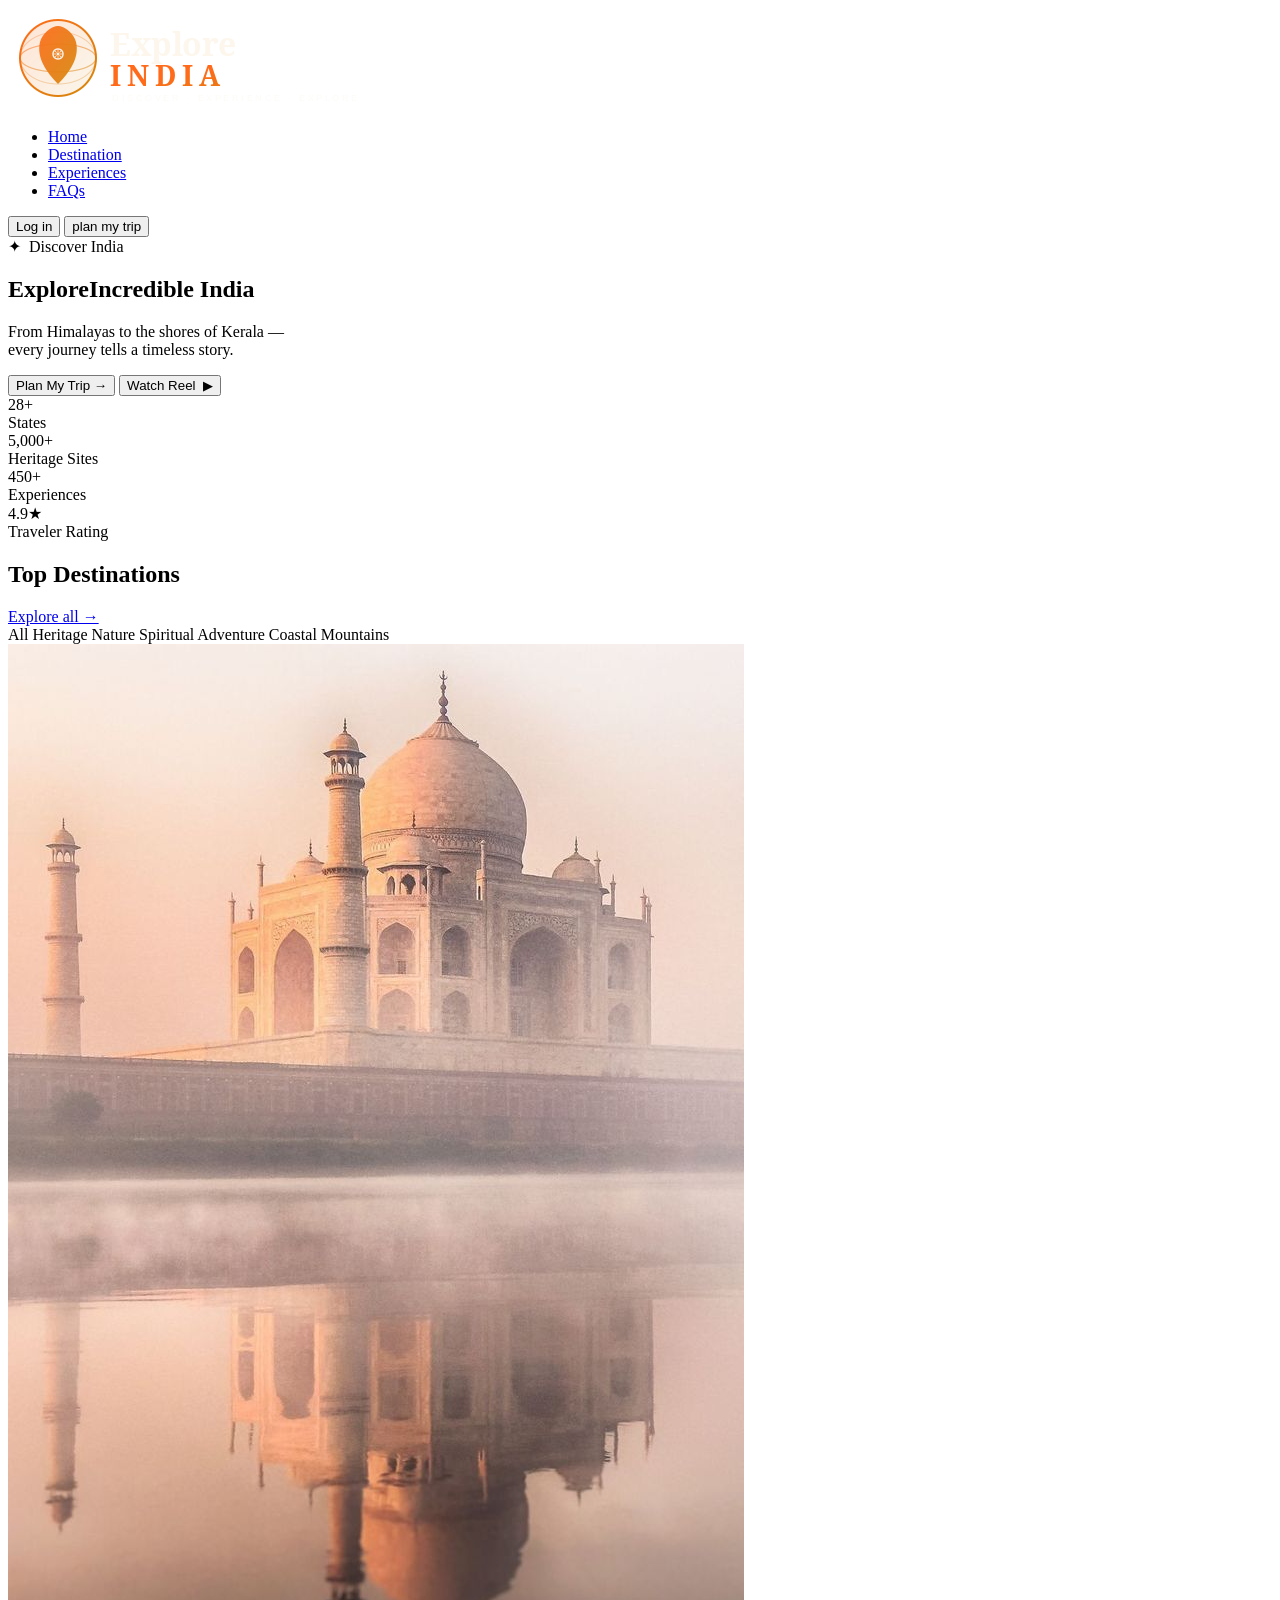
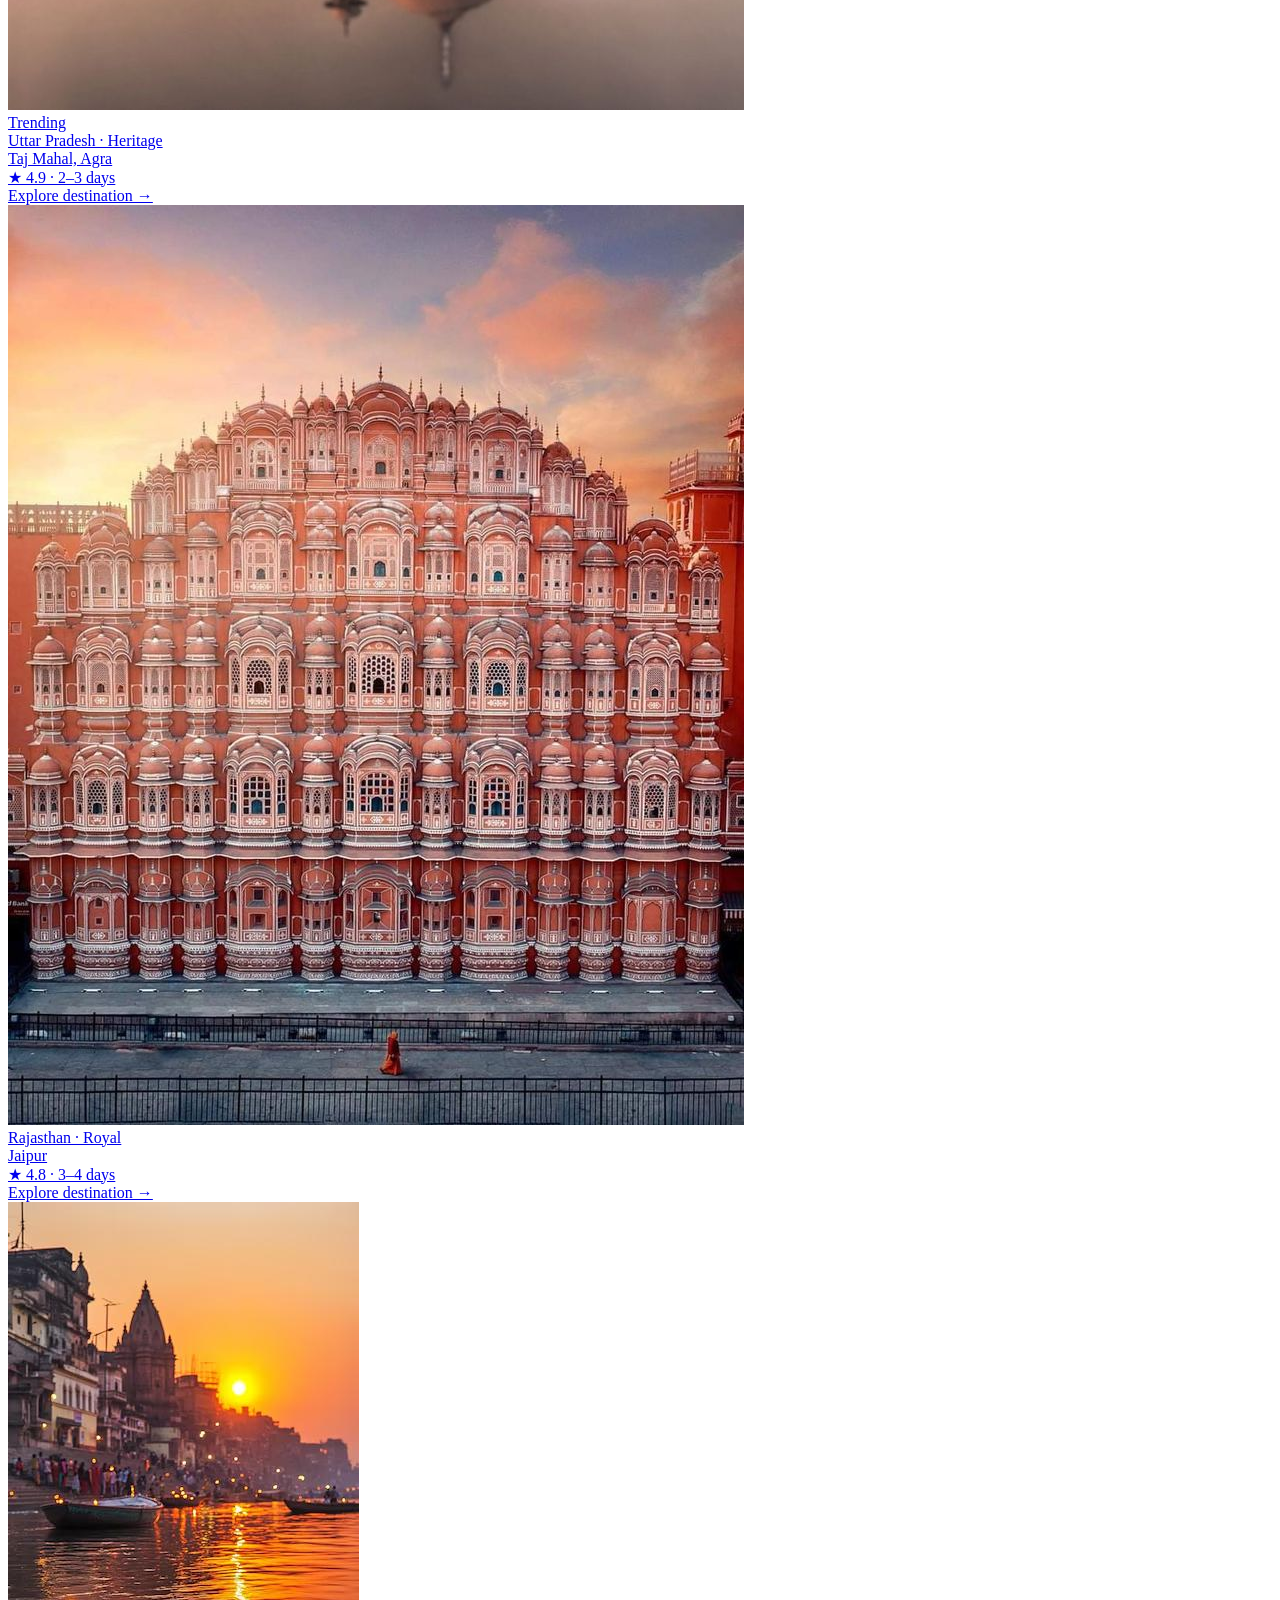
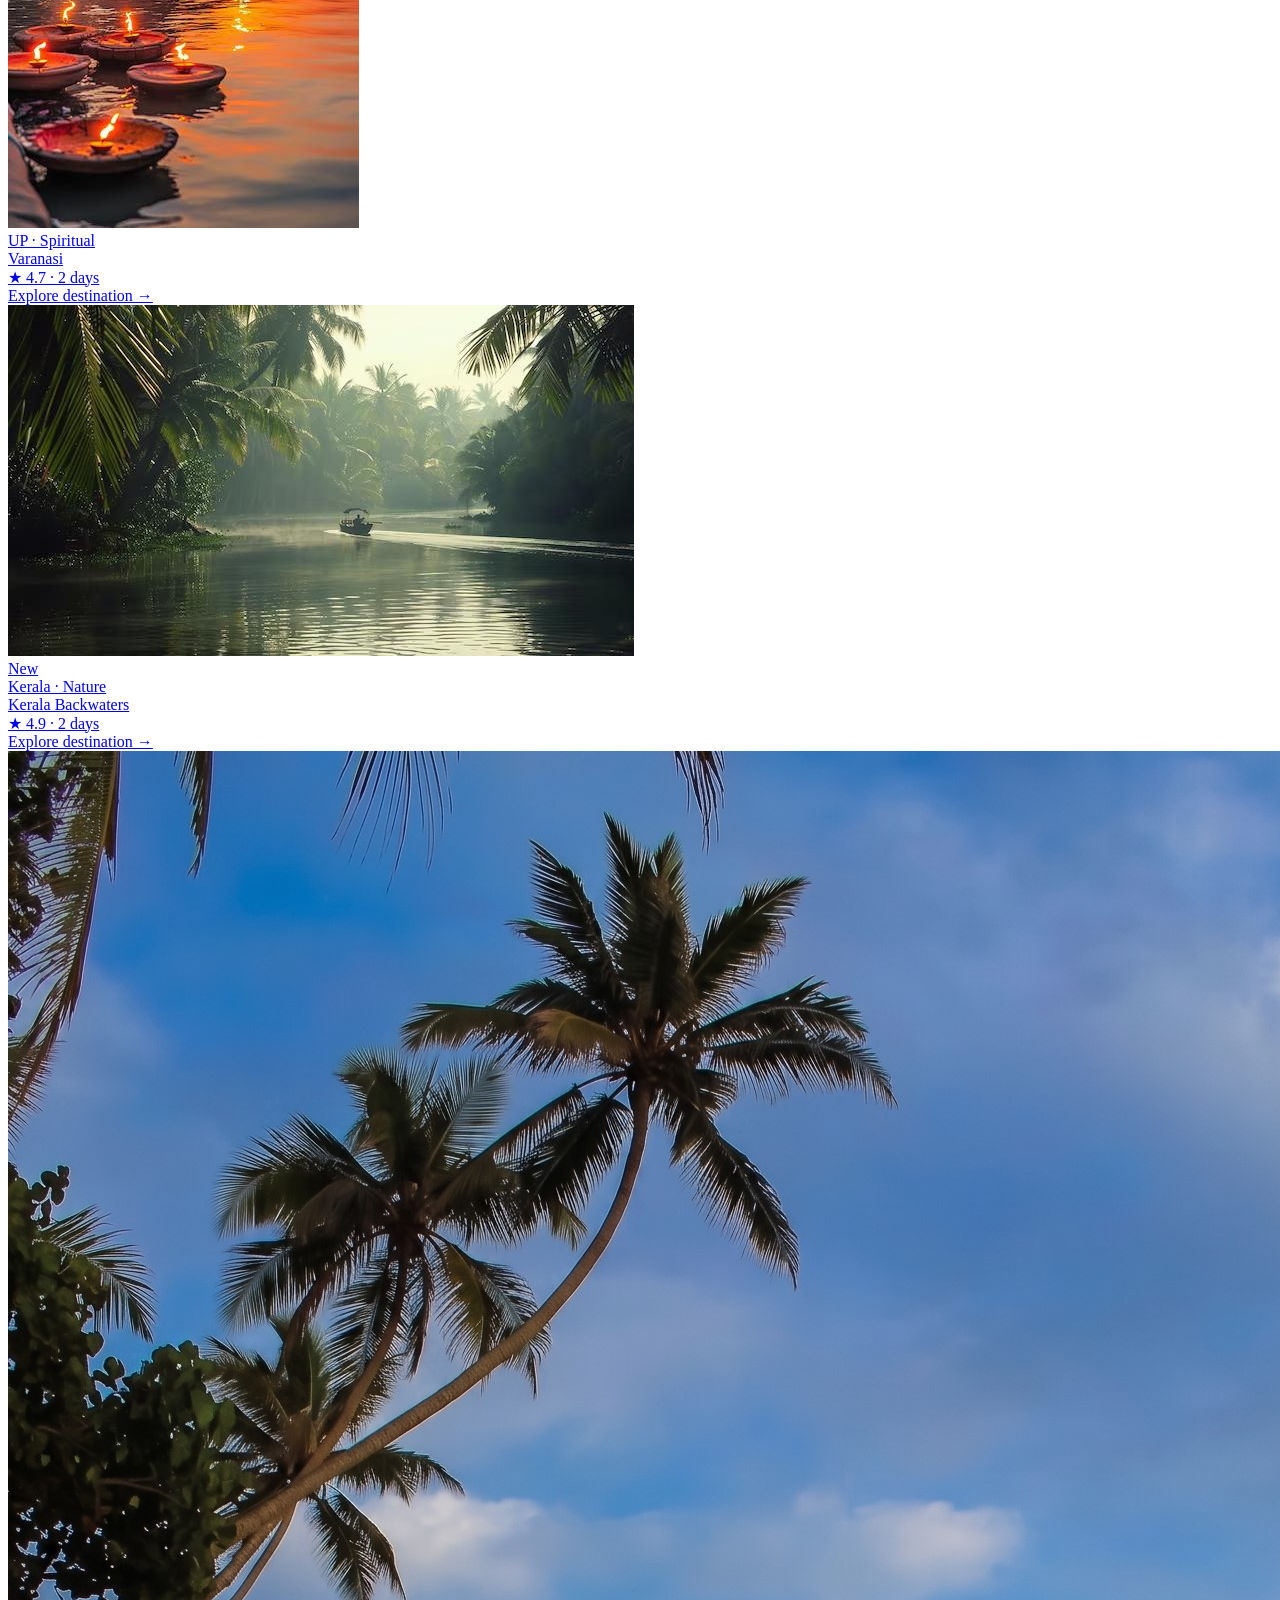
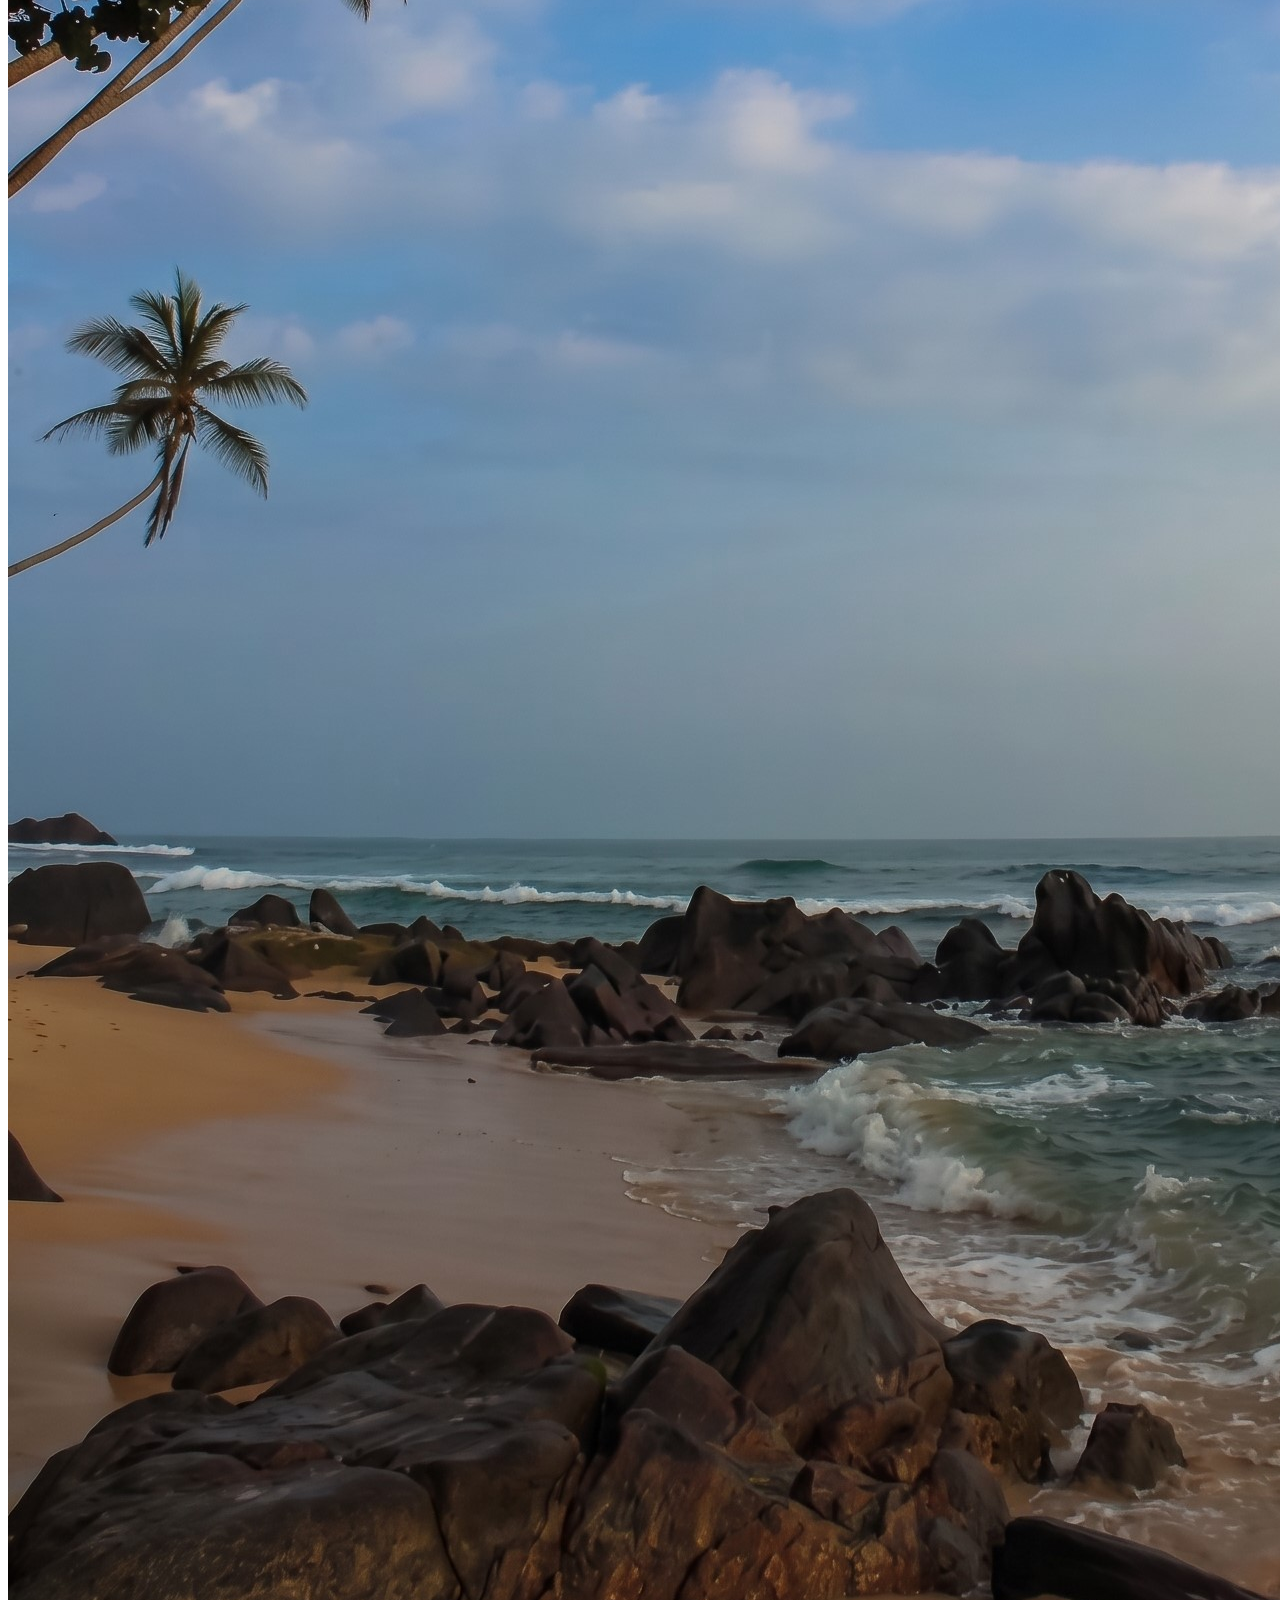
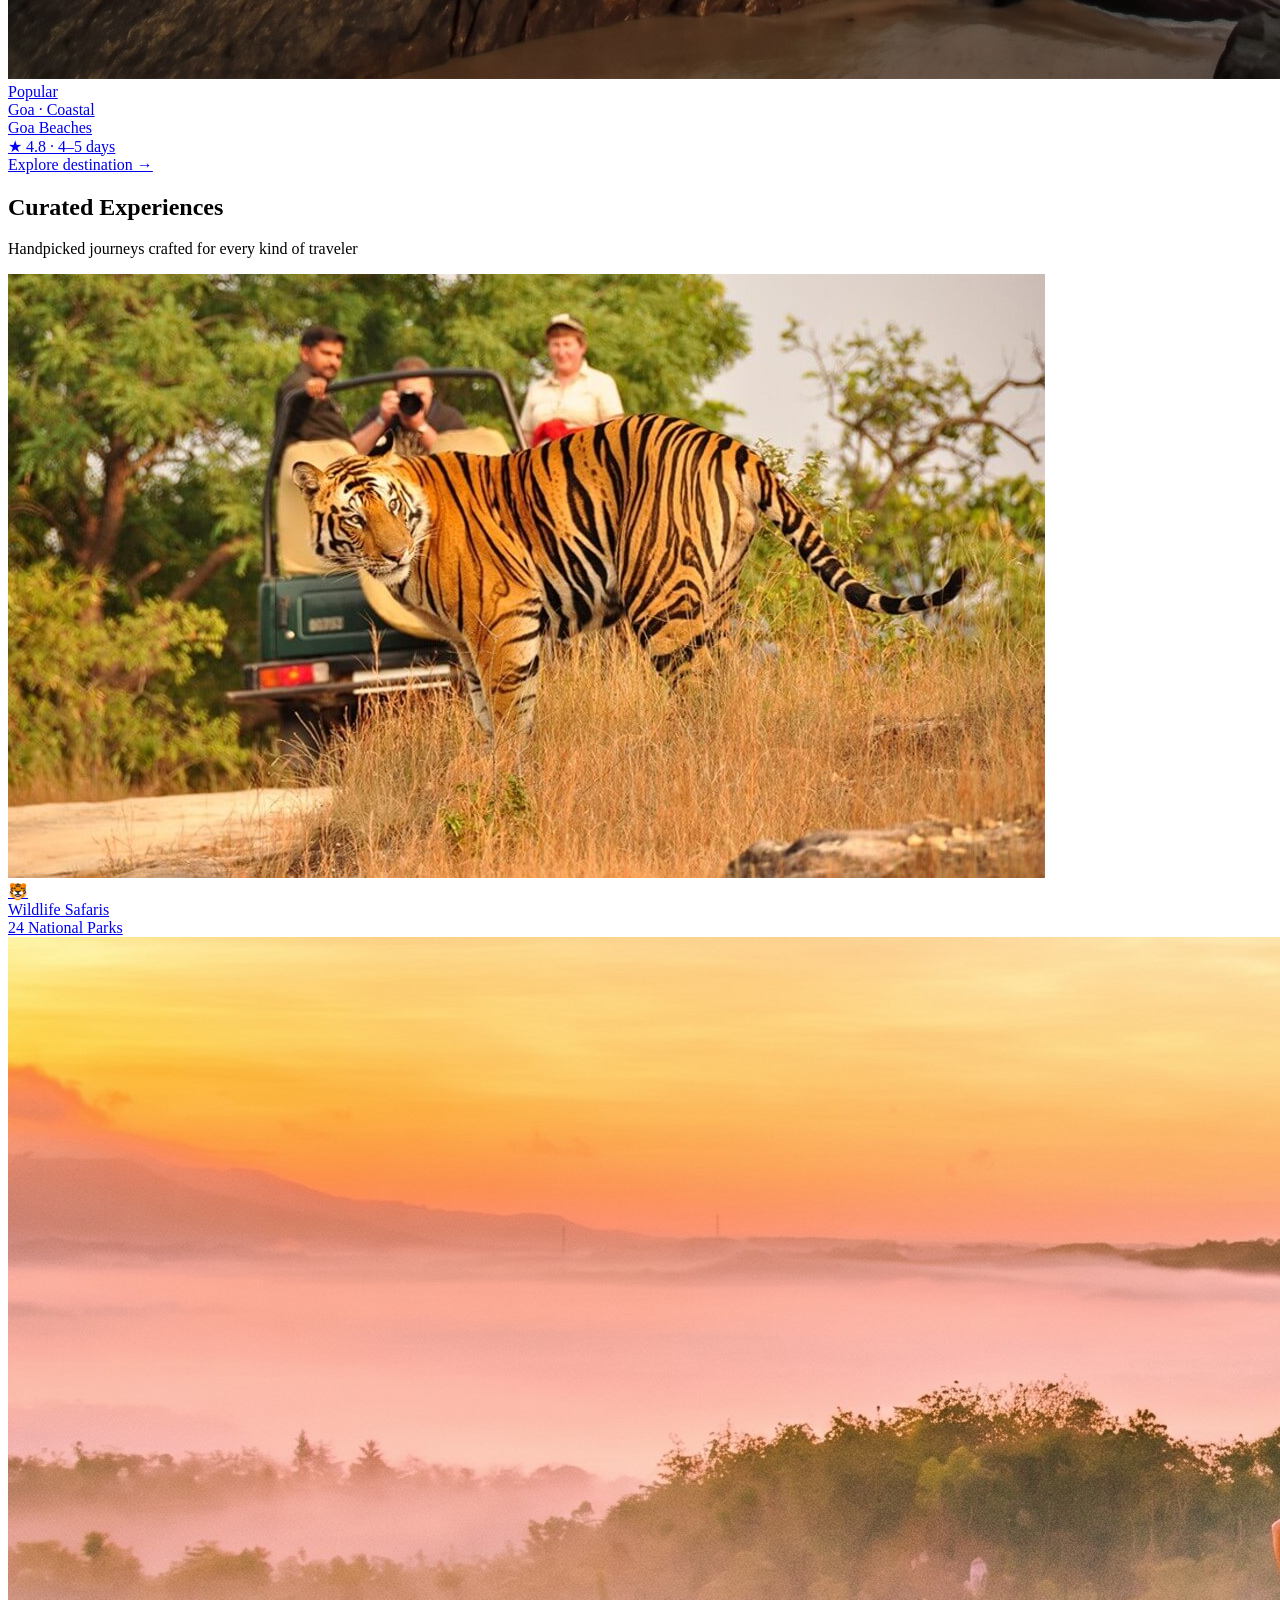
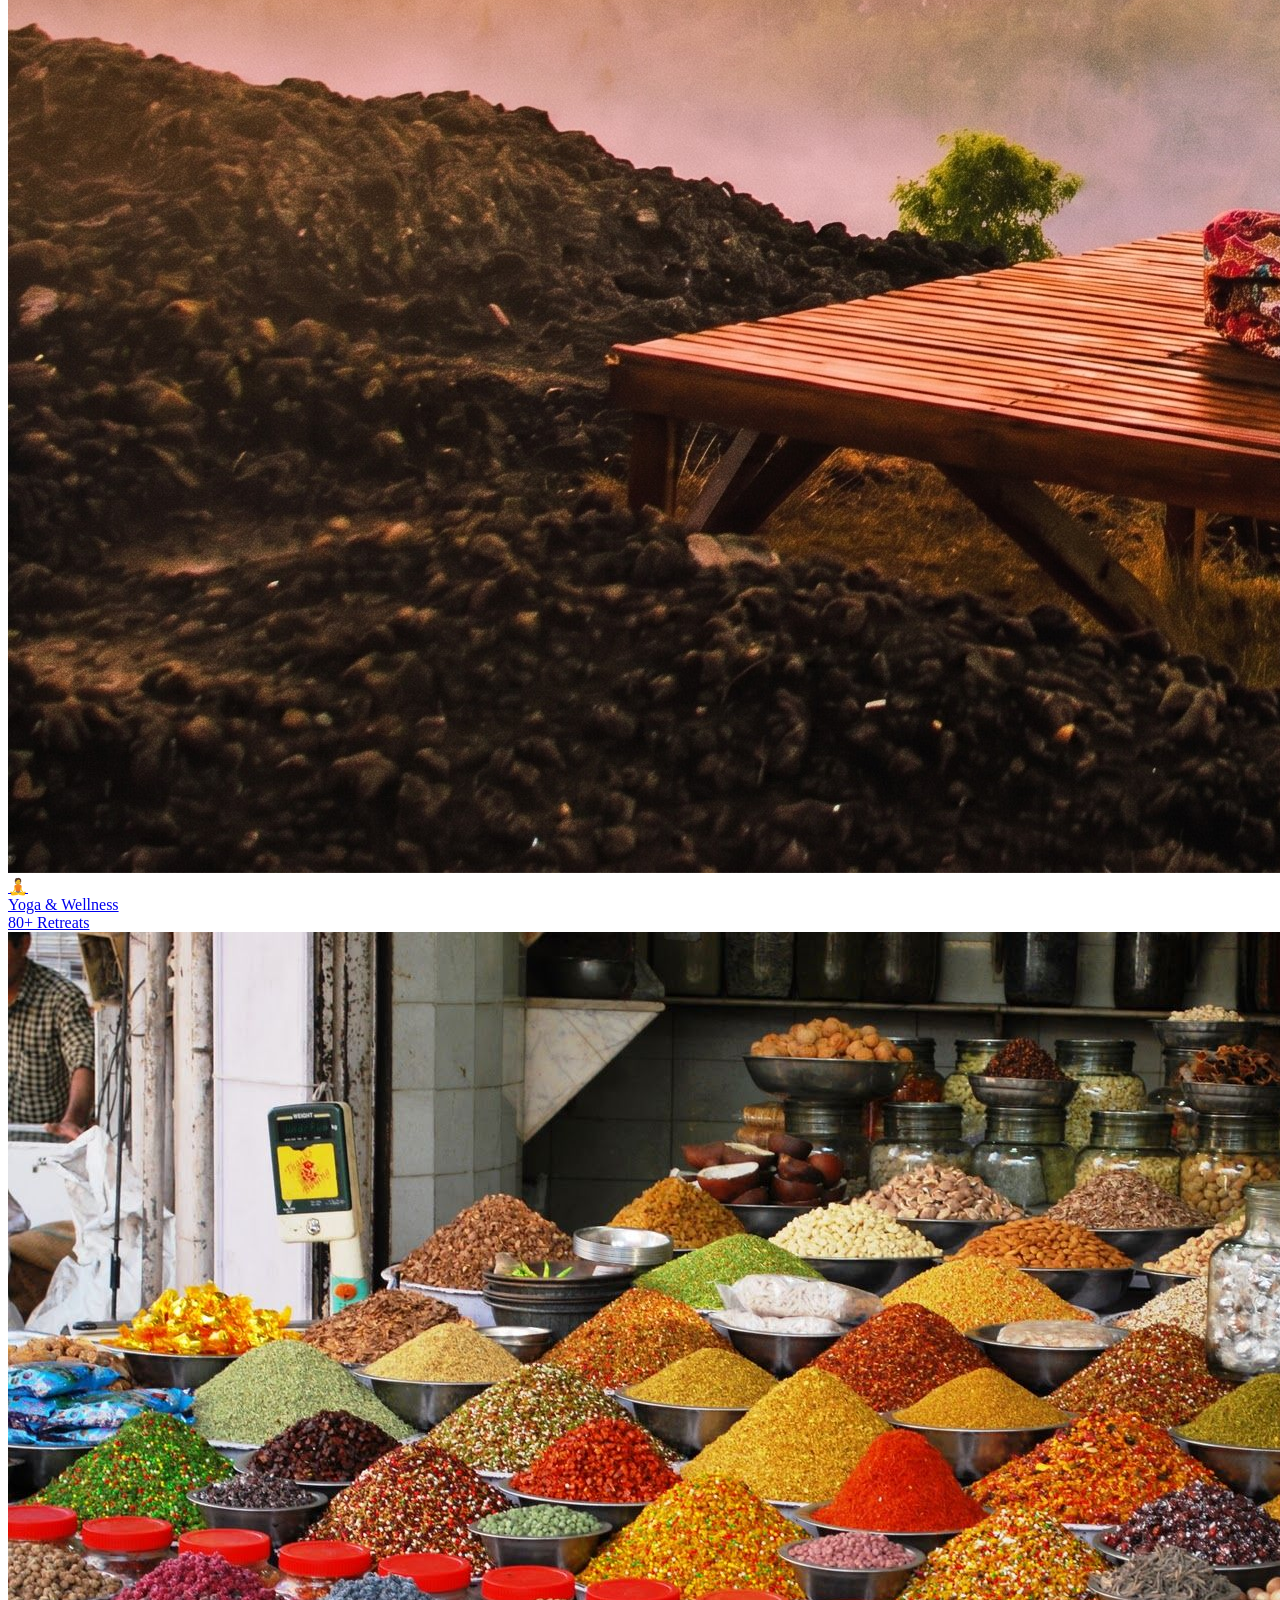
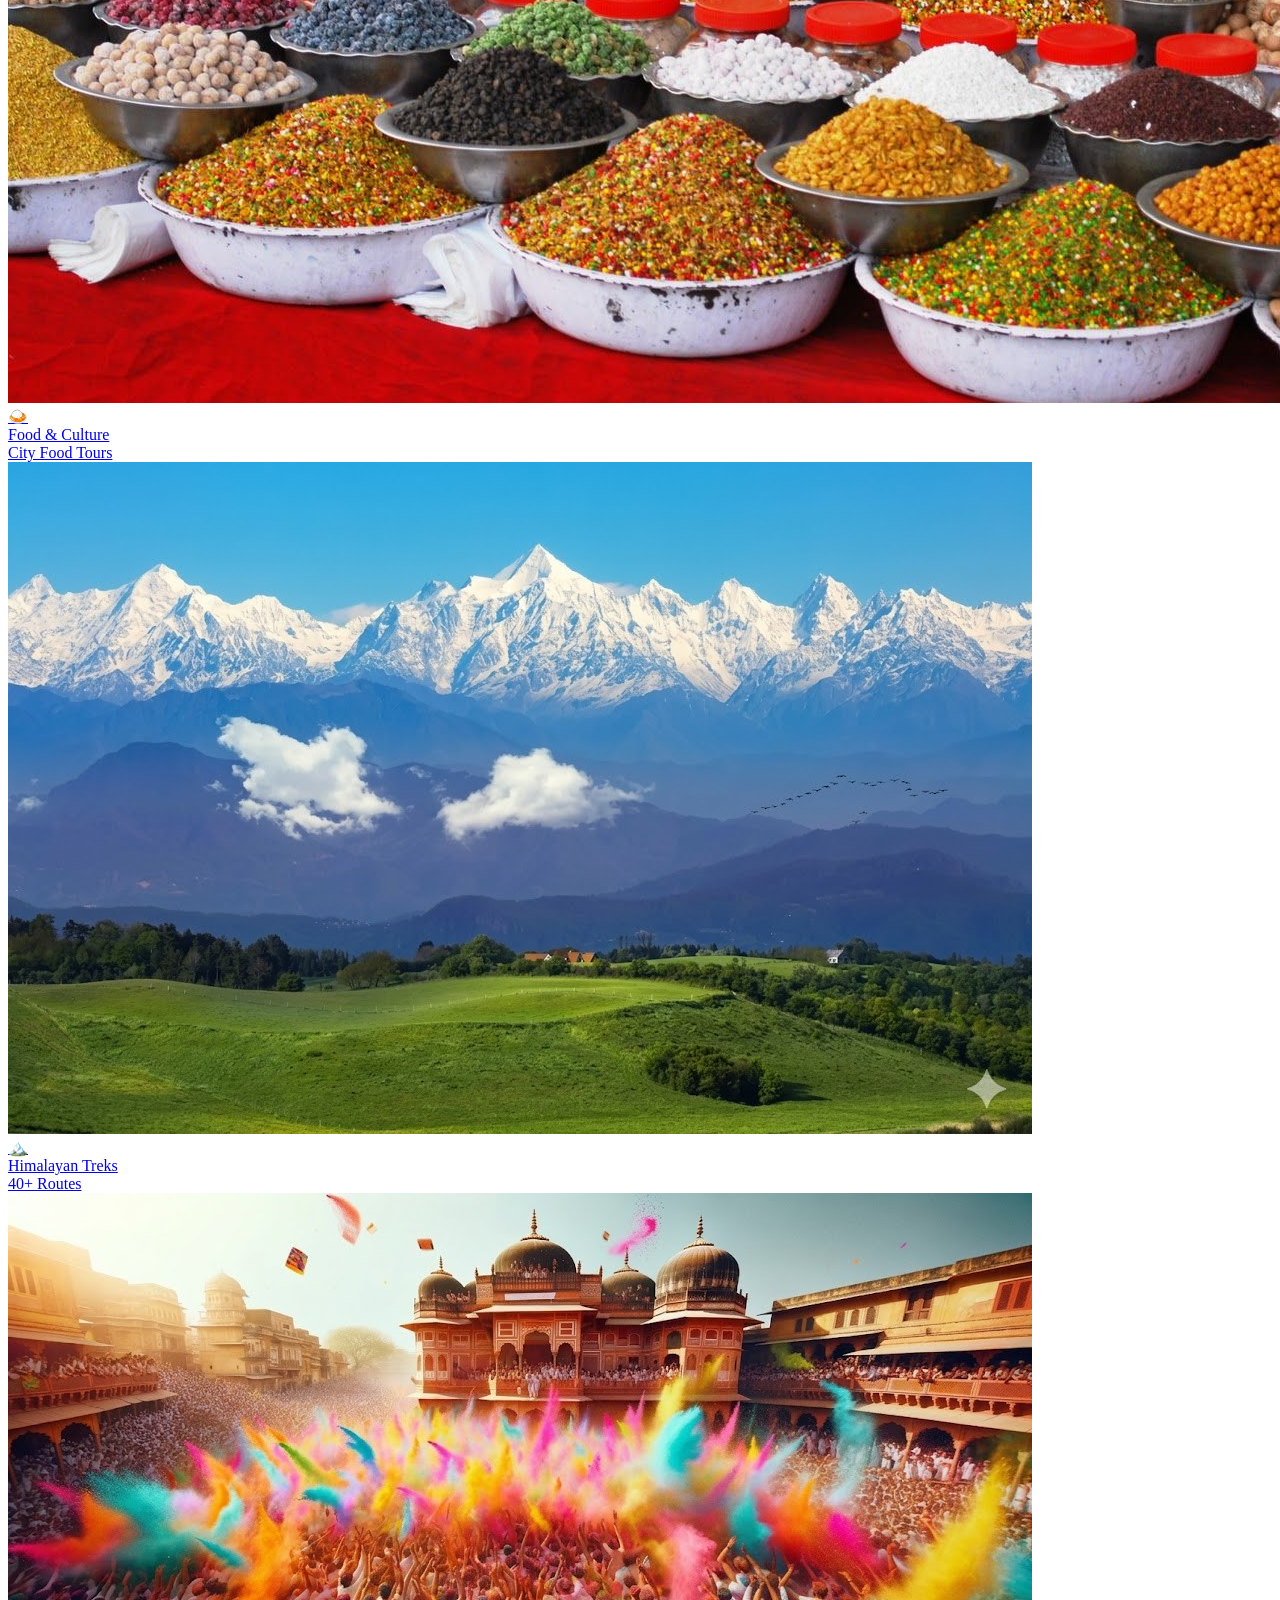
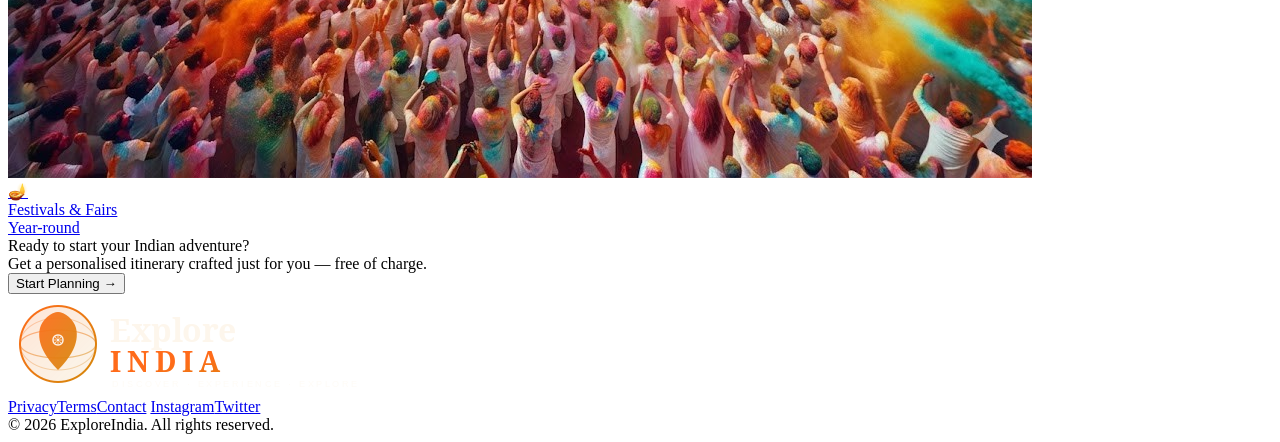
==== index.html @ 8d549757 "Clean upload" ====
<!DOCTYPE html>
<html lang="en">
<head>
  <meta charset="UTF-8" />
  <meta name="viewport" content="width=device-width, initial-scale=1.0" />
  <title>ExploreIndia — Discover Incredible India</title>
  <link rel="preconnect" href="https://fonts.googleapis.com" />
  <link rel="preconnect" href="https://fonts.gstatic.com" crossorigin />
  <link href="https://fonts.googleapis.com/css2?family=Inter:wght@400;500;600;700&family=Poppins:wght@400;500;600;700&display=swap" rel="stylesheet" />
  <link rel="stylesheet" href="css/base.css" />
  <link rel="stylesheet" href="css/home.css" />
</head>
<body>

  <nav class="navbar" id="navbar">
    <div class="navbar__logo"><img src="images/logo.png" alt="ExploreIndia" /></div>
    <ul class="navbar__links">
      <li><a href="index.html">Home</a></li>
      <li><a href="#destinations">Destination</a></li>
      <li><a href="#experiences">Experiences</a></li>
      <li><a href="pages/faq.html">FAQs</a></li>
    </ul>
    <div class="navbar__actions">
      <button class="btn-login">Log in</button>
      <button class="btn-plan-nav">plan my trip</button>
    </div>
  </nav>

  <!-- HERO -->
  <section class="hero" id="hero">
    <div class="hero__bg" id="heroBg"></div>
    <div class="hero__grad-left"></div>
    <div class="hero__grad-bottom"></div>
    <div class="hero__content">
      <div class="hero__badge">✦ &nbsp;Discover India</div>
      <h1 class="hero__title">Explore<span>Incredible India</span></h1>
      <p class="hero__subtitle">From Himalayas to the shores of Kerala —<br />every journey tells a timeless story.</p>
      <div class="hero__buttons">
        <button class="btn-primary">Plan My Trip →</button>
        <button class="btn-ghost">Watch Reel &nbsp;▶</button>
      </div>
      <div class="hero__stats">
        <div class="hero__stat"><div class="hero__stat-num">28+</div><div class="hero__stat-label">States</div></div>
        <div class="hero__stat"><div class="hero__stat-num">5,000+</div><div class="hero__stat-label">Heritage Sites</div></div>
        <div class="hero__stat"><div class="hero__stat-num">450+</div><div class="hero__stat-label">Experiences</div></div>
        <div class="hero__stat"><div class="hero__stat-num">4.9★</div><div class="hero__stat-label">Traveler Rating</div></div>
      </div>
    </div>
  </section>

  <!-- DESTINATIONS -->
  <section id="destinations">
    <div class="section-header reveal">
      <div><h2 class="section-title">Top Destinations</h2></div>
      <a href="#" class="section-link">Explore all →</a>
    </div>
    <div class="filter-chips reveal reveal-delay-1">
      <span class="chip active" data-filter="all">All</span>
      <span class="chip" data-filter="heritage">Heritage</span>
      <span class="chip" data-filter="nature">Nature</span>
      <span class="chip" data-filter="spiritual">Spiritual</span>
      <span class="chip" data-filter="adventure">Adventure</span>
      <span class="chip" data-filter="coastal">Coastal</span>
      <span class="chip" data-filter="mountains">Mountains</span>
    </div>
    <div class="dest-grid" id="destGrid">

      <a href="pages/dest-taj-mahal.html" class="dest-card dest-card--large" data-category="heritage" data-col="1">
        <img class="card-img-taj" src="images/dest-taj-mahal.jpg" alt="Taj Mahal, Agra" />
        <div class="dest-card__overlay"></div>
        <span class="dest-card__badge dest-card__badge--trending">Trending</span>
        <div class="dest-card__info">
          <div class="dest-card__region">Uttar Pradesh · Heritage</div>
          <div class="dest-card__name">Taj Mahal, Agra</div>
          <div class="dest-card__meta"><span class="dest-card__rating">★ 4.9</span><span class="dest-card__dot"> · </span><span>2–3 days</span></div>
          <div class="dest-card__cta">Explore destination →</div>
        </div>
        <div class="dest-card__gold-line"></div>
      </a>

      <a href="pages/dest-jaipur.html" class="dest-card dest-card--small" data-category="heritage" data-col="2" data-row="1">
        <img class="card-img" src="images/dest-jaipur.jpg" alt="Jaipur" />
        <div class="dest-card__overlay"></div>
        <div class="dest-card__info">
          <div class="dest-card__region">Rajasthan · Royal</div>
          <div class="dest-card__name">Jaipur</div>
          <div class="dest-card__meta"><span class="dest-card__rating">★ 4.8</span><span class="dest-card__dot"> · </span><span>3–4 days</span></div>
          <div class="dest-card__cta">Explore destination →</div>
        </div>
        <div class="dest-card__gold-line"></div>
      </a>

      <a href="pages/dest-varanasi.html" class="dest-card dest-card--small" data-category="spiritual" data-col="3" data-row="1">
        <img class="card-img" src="images/dest-varanasi.jpg" alt="Varanasi" />
        <div class="dest-card__overlay"></div>
        <div class="dest-card__info">
          <div class="dest-card__region">UP · Spiritual</div>
          <div class="dest-card__name">Varanasi</div>
          <div class="dest-card__meta"><span class="dest-card__rating">★ 4.7</span><span class="dest-card__dot"> · </span><span>2 days</span></div>
          <div class="dest-card__cta">Explore destination →</div>
        </div>
        <div class="dest-card__gold-line"></div>
      </a>

      <a href="pages/dest-kerala.html" class="dest-card dest-card--small" data-category="nature" data-col="2" data-row="2">
        <img class="card-img-kerala" src="images/dest-kerala.jpg" alt="Kerala Backwaters" />
        <div class="dest-card__overlay"></div>
        <span class="dest-card__badge">New</span>
        <div class="dest-card__info">
          <div class="dest-card__region">Kerala · Nature</div>
          <div class="dest-card__name">Kerala Backwaters</div>
          <div class="dest-card__meta"><span class="dest-card__rating">★ 4.9</span><span class="dest-card__dot"> · </span><span>2 days</span></div>
          <div class="dest-card__cta">Explore destination →</div>
        </div>
        <div class="dest-card__gold-line"></div>
      </a>

      <a href="pages/dest-goa.html" class="dest-card dest-card--small" data-category="coastal" data-col="3" data-row="2">
        <img class="card-img" src="images/dest-goa.jpg" alt="Goa Beaches" />
        <div class="dest-card__overlay"></div>
        <span class="dest-card__badge">Popular</span>
        <div class="dest-card__info">
          <div class="dest-card__region">Goa · Coastal</div>
          <div class="dest-card__name">Goa Beaches</div>
          <div class="dest-card__meta"><span class="dest-card__rating">★ 4.8</span><span class="dest-card__dot"> · </span><span>4–5 days</span></div>
          <div class="dest-card__cta">Explore destination →</div>
        </div>
        <div class="dest-card__gold-line"></div>
      </a>

    </div>
  </section>

  <!-- EXPERIENCES -->
  <section id="experiences">
    <div class="section-header reveal">
      <div><h2 class="section-title">Curated Experiences</h2><p class="section-subtitle">Handpicked journeys crafted for every kind of traveler</p></div>
    </div>
    <div class="exp-grid">
      <a href="pages/exp-wildlife.html" class="exp-card reveal reveal-delay-1">
        <img src="images/exp-wildlife.jpg" alt="Wildlife Safaris" /><div class="exp-card__overlay"></div>
        <div class="exp-card__icon">🐯</div>
        <div class="exp-card__info"><div class="exp-card__name">Wildlife Safaris</div><div class="exp-card__count">24 National Parks</div></div>
        <div class="exp-card__gold-line"></div>
      </a>
      <a href="pages/exp-yoga.html" class="exp-card reveal reveal-delay-2">
        <img src="images/exp-yoga.jpg" alt="Yoga and Wellness" /><div class="exp-card__overlay"></div>
        <div class="exp-card__icon">🧘</div>
        <div class="exp-card__info"><div class="exp-card__name">Yoga &amp; Wellness</div><div class="exp-card__count">80+ Retreats</div></div>
        <div class="exp-card__gold-line"></div>
      </a>
      <a href="pages/exp-food.html" class="exp-card reveal reveal-delay-3">
        <img src="images/exp-food.jpg" alt="Food and Culture" /><div class="exp-card__overlay"></div>
        <div class="exp-card__icon">🍛</div>
        <div class="exp-card__info"><div class="exp-card__name">Food &amp; Culture</div><div class="exp-card__count">City Food Tours</div></div>
        <div class="exp-card__gold-line"></div>
      </a>
      <a href="pages/exp-himalaya.html" class="exp-card reveal reveal-delay-4">
        <img src="images/exp-himalaya.jpg" alt="Himalayan Treks" /><div class="exp-card__overlay"></div>
        <div class="exp-card__icon">🏔️</div>
        <div class="exp-card__info"><div class="exp-card__name">Himalayan Treks</div><div class="exp-card__count">40+ Routes</div></div>
        <div class="exp-card__gold-line"></div>
      </a>
      <a href="pages/exp-festivals.html" class="exp-card reveal reveal-delay-5">
        <img src="images/exp-festivals.jpg" alt="Festivals and Fairs" /><div class="exp-card__overlay"></div>
        <div class="exp-card__icon">🪔</div>
        <div class="exp-card__info"><div class="exp-card__name">Festivals &amp; Fairs</div><div class="exp-card__count">Year-round</div></div>
        <div class="exp-card__gold-line"></div>
      </a>
    </div>
  </section>

  <!-- CTA -->
  <div class="cta-section">
    <div class="cta-banner reveal">
      <div class="cta-banner__text">
        <div class="cta-banner__title">Ready to start your Indian adventure?</div>
        <div class="cta-banner__sub">Get a personalised itinerary crafted just for you — free of charge.</div>
      </div>
      <button class="btn-cta">Start Planning →</button>
    </div>
  </div>

  <!-- FOOTER -->
  <footer class="site-footer">
    <div class="site-footer__logo"><img src="images/logo.png" alt="ExploreIndia" /></div>
    <div class="site-footer__links">
      <a href="#">Privacy</a><a href="#">Terms</a><a href="#">Contact</a>
      <a href="#">Instagram</a><a href="#">Twitter</a>
    </div>
    <div class="site-footer__copy">© 2026 ExploreIndia. All rights reserved. </div>
  </footer>

  <script src="script.js"></script>
</body>
</html>
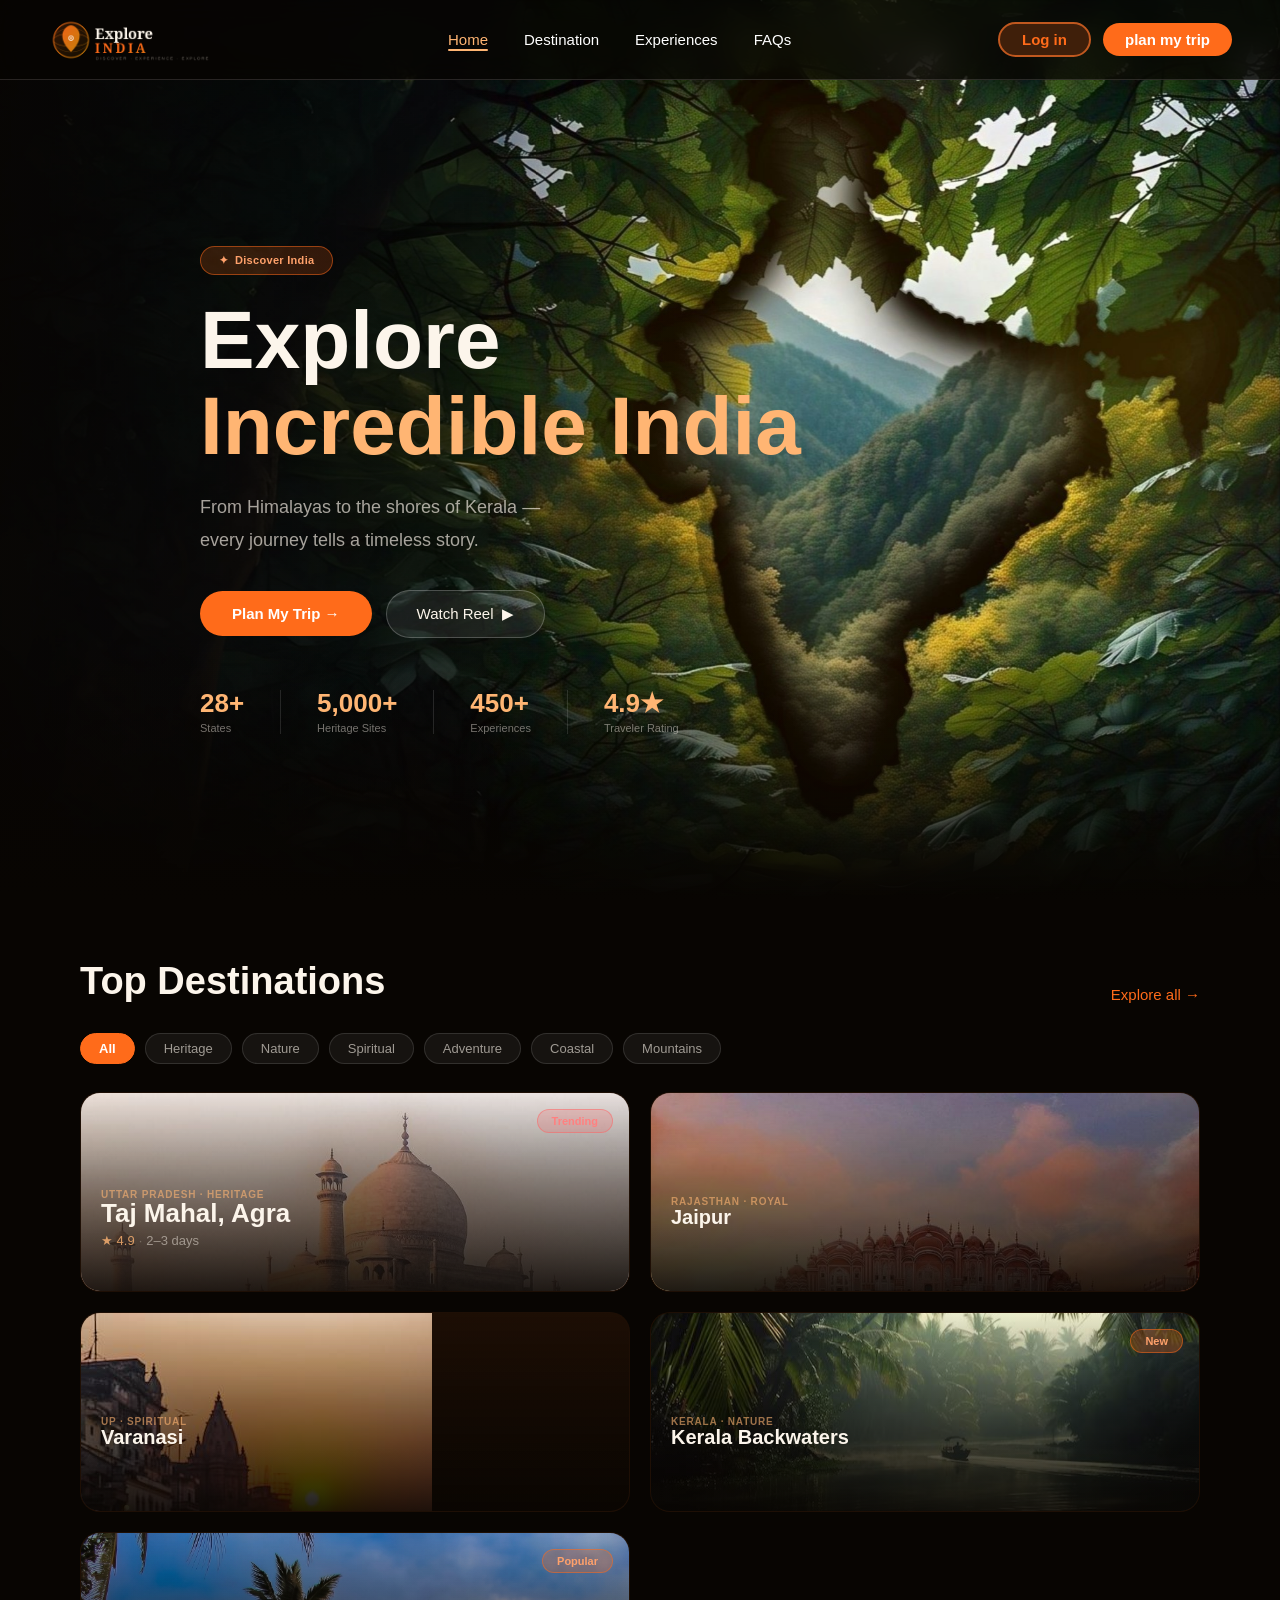
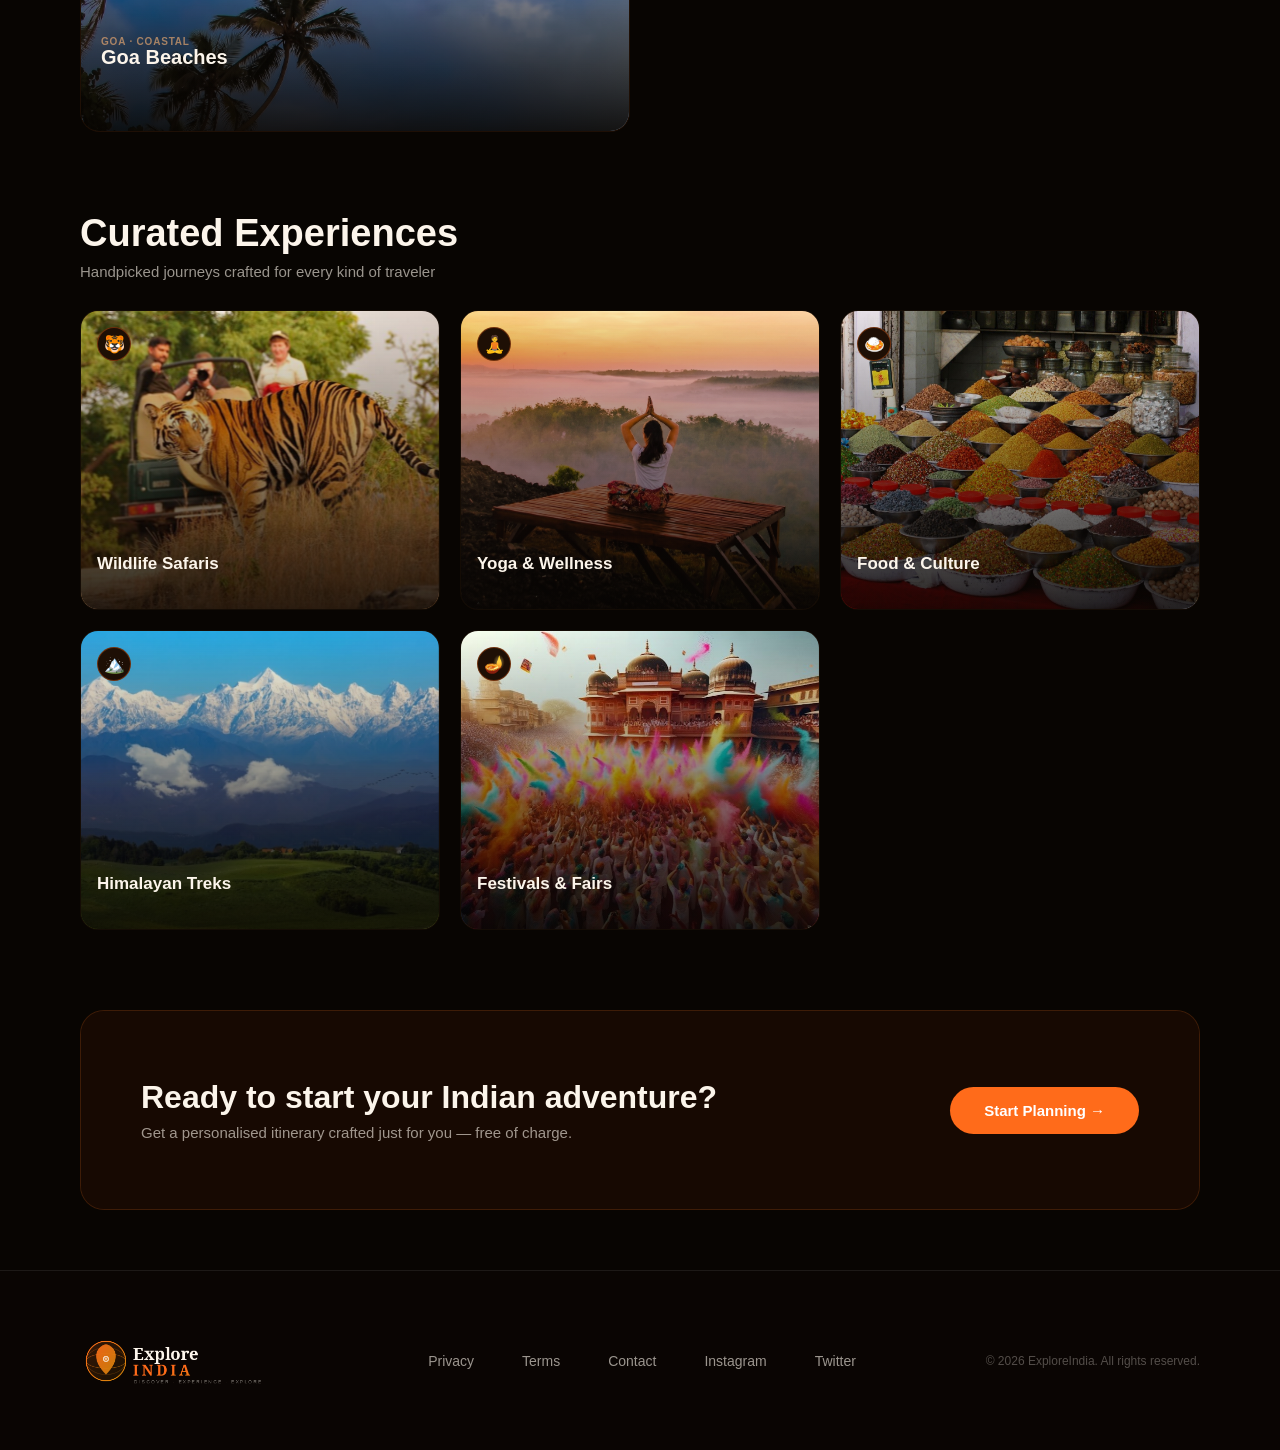
==== commit b4aba467: "Update index.html" ====
--- a/index.html
+++ b/index.html
@@ -7,8 +7,8 @@
   <link rel="preconnect" href="https://fonts.googleapis.com" />
   <link rel="preconnect" href="https://fonts.gstatic.com" crossorigin />
   <link href="https://fonts.googleapis.com/css2?family=Inter:wght@400;500;600;700&family=Poppins:wght@400;500;600;700&display=swap" rel="stylesheet" />
-  <link rel="stylesheet" href="css/base.css" />
-  <link rel="stylesheet" href="css/home.css" />
+  <link rel="stylesheet" href="CSS/base.css" />
+  <link rel="stylesheet" href="CSS/home.css" />
 </head>
 <body>
 
@@ -193,4 +193,4 @@
 
   <script src="script.js"></script>
 </body>
-</html>+</html>
--- a/CSS/base.css
+++ b/CSS/base.css
@@ -0,0 +1,193 @@
+/* ═══════════════════════════════════════════════════════════════
+   base.css — ExploreIndia Global Styles
+   Shared across every page. Import this FIRST, then the page CSS.
+   Sections:
+     1.  CSS Variables (design tokens)
+     2.  Reset
+     3.  Typography helpers
+     4.  Navbar
+     5.  Footer
+     6.  Shared buttons
+     7.  Scroll reveal utility
+     8.  Hero entry animations
+     9.  Responsive nav/footer
+═══════════════════════════════════════════════════════════════ */
+
+/* ── 1. CSS VARIABLES ─────────────────────────────────────────── */
+:root {
+  /* Colors */
+  --bg:        #080502;
+  --bg2:       #0a0503;
+  --card-bg:   #140c05;
+  --deep:      #1e0f05;
+  --orange:    #ff6b1a;
+  --amber:     #ffb573;
+  --cream:     #fcf5eb;
+  --cream80:   rgba(252,245,235,0.80);
+  --cream60:   rgba(252,245,235,0.60);
+  --cream45:   rgba(252,245,235,0.45);
+  --cream30:   rgba(252,245,235,0.30);
+
+  /* Orange tints */
+  --o10:  rgba(255,107,26,0.10);
+  --o18:  rgba(255,107,26,0.18);
+  --o25:  rgba(255,107,26,0.25);
+  --o35:  rgba(255,107,26,0.35);
+  --o50:  rgba(255,107,26,0.50);
+  --o70:  rgba(255,107,26,0.70);
+
+  /* Easing */
+  --ease: cubic-bezier(0.22, 1, 0.36, 1);
+}
+
+/* ── 2. RESET ─────────────────────────────────────────────────── */
+*, *::before, *::after { box-sizing: border-box; margin: 0; padding: 0; }
+html  { scroll-behavior: smooth; }
+body  { background: var(--bg); color: var(--cream); font-family: 'Inter', sans-serif; overflow-x: hidden; }
+img   { display: block; max-width: 100%; }
+a     { text-decoration: none; color: inherit; }
+button { font-family: inherit; cursor: pointer; border: none; outline: none; background: none; }
+ul, ol { list-style: none; }
+
+/* ── 3. TYPOGRAPHY HELPERS ────────────────────────────────────── */
+.text-amber  { color: var(--amber); }
+.text-orange { color: var(--orange); }
+.text-cream  { color: var(--cream); }
+.text-muted  { color: var(--cream60); }
+
+/* ── 4. NAVBAR ────────────────────────────────────────────────── */
+.navbar {
+  position: fixed; top: 0; left: 0; right: 0;
+  height: 80px;
+  display: flex; align-items: center; justify-content: space-between;
+  padding: 0 48px;
+  background: rgba(8,5,2,0.72);
+  backdrop-filter: blur(16px);
+  -webkit-backdrop-filter: blur(16px);
+  border-bottom: 1px solid rgba(191,185,185,0.18);
+  z-index: 999;
+  transition: background 0.4s ease;
+}
+.navbar.scrolled { background: rgba(8,5,2,0.96); }
+
+.navbar__logo img { height: 46px; }
+
+.navbar__links {
+  display: flex; align-items: center; gap: 36px;
+}
+.navbar__links a {
+  font-family: 'Poppins', sans-serif;
+  font-size: 15px; font-weight: 500; color: #fff;
+  position: relative; transition: color 0.2s;
+}
+.navbar__links a::after {
+  content: ''; position: absolute; bottom: -3px; left: 0;
+  width: 0; height: 2px; background: var(--amber); border-radius: 2px;
+  transition: width 0.25s ease;
+}
+.navbar__links a:hover,
+.navbar__links a.active { color: var(--amber); }
+.navbar__links a:hover::after,
+.navbar__links a.active::after { width: 100%; }
+
+.navbar__actions { display: flex; align-items: center; gap: 12px; }
+
+.btn-login {
+  font-family: 'Poppins', sans-serif;
+  font-size: 15px; font-weight: 600;
+  color: var(--orange); background: #3f1f0a;
+  border: 2px solid #c0581f; border-radius: 18px; padding: 7px 22px;
+  transition: background 0.2s, transform 0.15s;
+}
+.btn-login:hover { background: #5a2d10; transform: translateY(-1px); }
+
+.btn-plan-nav {
+  font-family: 'Poppins', sans-serif;
+  font-size: 15px; font-weight: 600;
+  color: #fff; background: var(--orange);
+  border-radius: 18px; padding: 8px 22px;
+  transition: background 0.2s, transform 0.15s, box-shadow 0.2s;
+}
+.btn-plan-nav:hover { background: #e55c0f; transform: translateY(-1px); box-shadow: 0 6px 22px var(--o50); }
+
+/* ── 5. FOOTER ────────────────────────────────────────────────── */
+.site-footer {
+  background: var(--bg2);
+  border-top: 1px solid rgba(255,255,255,0.08);
+  min-height: 180px;
+  display: flex; align-items: center;
+  padding: 0 80px; justify-content: space-between;
+  flex-wrap: wrap; gap: 24px;
+}
+.site-footer__logo img { height: 52px; }
+.site-footer__links { display: flex; gap: 48px; flex-wrap: wrap; }
+.site-footer__links a {
+  font-size: 14px; color: var(--cream60);
+  transition: color 0.2s;
+}
+.site-footer__links a:hover { color: var(--cream); }
+.site-footer__copy { font-size: 12px; color: var(--cream30); }
+
+/* ── 6. SHARED BUTTONS ────────────────────────────────────────── */
+.btn-primary {
+  font-family: 'Poppins', sans-serif;
+  font-size: 15px; font-weight: 600;
+  color: #fff; background: var(--orange);
+  border-radius: 100px; padding: 14px 32px;
+  transition: background 0.2s, transform 0.15s, box-shadow 0.2s;
+  display: inline-flex; align-items: center; gap: 6px;
+}
+.btn-primary:hover { background: #e55c0f; transform: translateY(-2px); box-shadow: 0 10px 32px var(--o50); }
+
+.btn-ghost {
+  font-family: 'Poppins', sans-serif;
+  font-size: 15px; font-weight: 500;
+  color: var(--cream);
+  background: rgba(255,255,255,0.08);
+  border: 1px solid rgba(255,255,255,0.22);
+  border-radius: 100px; padding: 14px 30px;
+  transition: background 0.2s, transform 0.15s;
+}
+.btn-ghost:hover { background: rgba(255,255,255,0.15); transform: translateY(-1px); }
+
+.btn-cta {
+  font-family: 'Inter', sans-serif;
+  font-size: 15px; font-weight: 600;
+  color: #fff; background: var(--orange);
+  border-radius: 100px; padding: 15px 34px;
+  white-space: nowrap;
+  transition: background 0.2s, transform 0.18s, box-shadow 0.2s;
+}
+.btn-cta:hover { background: #e55c0f; transform: translateY(-2px) scale(1.03); box-shadow: 0 10px 32px var(--o50); }
+
+/* ── 7. SCROLL REVEAL ─────────────────────────────────────────── */
+.reveal {
+  opacity: 0; transform: translateY(30px);
+  transition: opacity 0.65s ease, transform 0.65s ease;
+}
+.reveal.visible { opacity: 1; transform: translateY(0); }
+.reveal-delay-1 { transition-delay: 0.08s; }
+.reveal-delay-2 { transition-delay: 0.16s; }
+.reveal-delay-3 { transition-delay: 0.24s; }
+.reveal-delay-4 { transition-delay: 0.32s; }
+.reveal-delay-5 { transition-delay: 0.40s; }
+
+/* ── 8. HERO ENTRY ANIMATIONS ─────────────────────────────────── */
+.hero__badge, .hero__title, .hero__subtitle, .hero__buttons, .hero__stats {
+  opacity: 0; transform: translateY(22px);
+  animation: heroUp 0.75s var(--ease) forwards;
+}
+.hero__badge    { animation-delay: 0.10s; }
+.hero__title    { animation-delay: 0.22s; }
+.hero__subtitle { animation-delay: 0.34s; }
+.hero__buttons  { animation-delay: 0.44s; }
+.hero__stats    { animation-delay: 0.56s; }
+@keyframes heroUp { to { opacity: 1; transform: translateY(0); } }
+
+/* ── 9. RESPONSIVE NAV / FOOTER ───────────────────────────────── */
+@media (max-width: 900px) {
+  .navbar { padding: 0 24px; }
+  .navbar__links { display: none; }
+  .site-footer { padding: 40px 28px; flex-direction: column; text-align: center; }
+  .site-footer__links { gap: 24px; justify-content: center; }
+}
--- a/CSS/home.css
+++ b/CSS/home.css
@@ -0,0 +1,314 @@
+/* ═══════════════════════════════════════════════════════════════
+   home.css — Landing page specific styles
+   Depends on: base.css (must be loaded first)
+═══════════════════════════════════════════════════════════════ */
+
+/* ── HERO ─────────────────────────────────────────────────────── */
+.hero {
+  position: relative; height: 100vh; min-height: 680px;
+  overflow: hidden; display: flex; align-items: center;
+}
+.hero__bg {
+  position: absolute; inset: 0;
+  background-image: url('../images/hero-bg.jpg');
+  background-size: cover; background-position: center;
+  z-index: 0; transform: scale(1.07);
+  transition: transform 10s ease-out; will-change: transform;
+}
+.hero__bg.loaded { transform: scale(1); }
+.hero__grad-left {
+  position: absolute; inset: 0;
+  background: linear-gradient(to right, rgba(8,5,3,0.92) 0%, rgba(8,5,3,0) 58%);
+  z-index: 1;
+}
+.hero__grad-bottom {
+  position: absolute; bottom: 0; left: 0; right: 0; height: 260px;
+  background: linear-gradient(to top, var(--bg) 0%, transparent 100%); z-index: 1;
+}
+.hero__content { position: relative; z-index: 2; padding: 0 120px; margin-top: 80px; }
+.hero__badge {
+  display: inline-flex; align-items: center; gap: 6px;
+  background: var(--o18); border: 1px solid var(--o50);
+  border-radius: 100px; padding: 7px 18px;
+  font-size: 11px; font-weight: 600; color: #ffa16b; letter-spacing: 0.3px;
+  margin-bottom: 22px;
+}
+.hero__title {
+  font-family: 'Inter', sans-serif;
+  font-size: clamp(58px, 6.4vw, 90px); font-weight: 700; line-height: 1.05; color: var(--cream);
+}
+.hero__title span { color: var(--amber); display: block; }
+.hero__subtitle {
+  font-size: 18px; font-weight: 400; color: rgba(252,245,235,0.65);
+  line-height: 1.78; margin-top: 22px; margin-bottom: 34px;
+}
+.hero__buttons { display: flex; gap: 14px; align-items: center; }
+.hero__stats { display: flex; align-items: center; margin-top: 52px; }
+.hero__stat {
+  padding-right: 36px; margin-right: 36px;
+  border-right: 1px solid rgba(255,255,255,0.12);
+}
+.hero__stat:last-child { border-right: none; margin-right: 0; padding-right: 0; }
+.hero__stat-num { font-size: 26px; font-weight: 700; color: var(--amber); line-height: 1; }
+.hero__stat-label { font-size: 11px; color: var(--cream45); margin-top: 6px; }
+
+/* ── SECTION SHARED ───────────────────────────────────────────── */
+section { padding: 80px; }
+.section-header { display: flex; justify-content: space-between; align-items: flex-end; margin-bottom: 30px; }
+.section-title  { font-size: 38px; font-weight: 700; color: var(--cream); }
+.section-subtitle { font-size: 15px; color: var(--cream60); margin-top: 8px; }
+.section-link { font-size: 15px; font-weight: 500; color: var(--orange); transition: opacity 0.2s; }
+.section-link:hover { opacity: 0.72; }
+
+/* ── FILTER CHIPS ─────────────────────────────────────────────── */
+#destinations { padding-top: 60px; }
+.filter-chips { display: flex; gap: 10px; flex-wrap: wrap; margin-bottom: 28px; }
+.chip {
+  font-size: 13px; font-weight: 400; color: var(--cream60);
+  background: rgba(255,255,255,0.06); border: 1px solid rgba(255,255,255,0.12);
+  border-radius: 100px; padding: 7px 18px;
+  cursor: pointer; user-select: none;
+  transition: background 0.22s, color 0.22s, border-color 0.22s, transform 0.15s;
+}
+.chip:hover { transform: translateY(-1px); }
+.chip.active, .chip:hover {
+  background: var(--orange); border-color: var(--orange); color: #fff; font-weight: 600;
+}
+
+/* ── DESTINATION GRID ─────────────────────────────────────────── */
+
+.dest-grid {
+  display: grid;
+  grid-template-columns: 560px 1fr 1fr;
+  grid-template-rows: 200px 200px; /* FIXED heights */
+  gap: 20px;
+}
+/* ── BASE CARD ────────────────────────────────────────────────── */
+.dest-card {
+  position: relative; border-radius: 20px;
+  overflow: hidden; background: var(--deep); cursor: pointer;
+  border: 1.5px solid transparent;
+  opacity: 0; transform: translateY(28px);
+  height: 200px; 
+  z-index: 1;
+  transition:
+    opacity      0.55s ease,
+    transform    0.48s var(--ease),
+    box-shadow   0.42s var(--ease),
+    border-color 0.35s ease,
+    height 0.45s ease;
+    
+}
+.dest-card.in-view { opacity: 1; transform: translateY(0); }
+.dest-card:hover {
+  box-shadow: 0 24px 64px rgba(0,0,0,0.6), 0 0 0 1.5px var(--o50);
+  border-color: var(--o35); z-index: 2;
+  height: 400px;
+  
+}
+.dest-card[data-row="2"]:hover {
+  transform: translateY(-200px); 
+  height: 400px;
+ bottom: 0;
+}
+.dest-card--large { grid-row: 1 / 3;
+grid-columns: 1;
+height: 100% !important;
+ }
+.dest-card--large:hover { transform: translateY(-6px) scale(1.015); }
+
+/* ── CARD IMAGE ── */
+.card-img {
+  position: absolute; top: 0; inset: 0; 
+  /* width: 100%; height: 100%;  */
+  object-fit: cover; transition: transform 0.6s var(--ease); will-change: transform;
+}
+.card-img-taj {
+  position: absolute; top: 0; inset: 0; 
+  /* width: 100%; height: 100%;  */
+  object-fit: cover; transition: transform 0.6s var(--ease); will-change: transform;
+}
+.card-img-kerala{
+  position: absolute; bottom: 0; inset: 0; 
+  width: 100%; height: 100%; 
+  object-fit: cover; transition: transform 0.6s var(--ease); will-change: transform;
+}
+.dest-card:hover .card-img { transform: scale(1.1); }
+
+/* ── CARD OVERLAY ── */
+.dest-card__overlay {
+  position: absolute; inset: 0;
+  background: linear-gradient(to bottom, rgba(8,5,2,0.05) 0%, rgba(8,5,2,0.48) 45%, rgba(8,5,2,0.9) 100%);
+  transition: background 0.45s ease; z-index: 1;
+}
+.dest-card:hover .dest-card__overlay {
+  background: linear-gradient(to bottom, rgba(8,5,2,0.18) 0%, rgba(8,5,2,0.62) 40%, rgba(8,5,2,0.96) 100%);
+}
+
+/* ── GOLD SWEEP LINE ── */
+.dest-card__gold-line {
+  position: absolute; bottom: 0; left: 0; right: 0; height: 3px;
+  background: linear-gradient(to right, var(--orange), var(--amber));
+  transform: scaleX(0); transform-origin: left;
+  transition: transform 0.45s var(--ease); z-index: 4;
+}
+.dest-card:hover .dest-card__gold-line { transform: scaleX(1); }
+
+/* ── BADGE ── */
+.dest-card__badge {
+  position: absolute; top: 16px; right: 16px;
+  background: var(--o25); border: 1px solid var(--o50);
+  border-radius: 100px; padding: 5px 14px;
+  font-size: 11px; font-weight: 600; color: #ffa16b; z-index: 3;
+  animation: badgePulse 2.8s ease-in-out infinite;
+}
+.dest-card__badge--trending { color: #ff8080; background: rgba(255,80,80,0.18); border-color: rgba(255,100,100,0.5); }
+@keyframes badgePulse {
+  0%,100% { box-shadow: 0 0 0 0 rgba(255,107,26,0); }
+  50%      { box-shadow: 0 0 0 5px rgba(255,107,26,0.18); }
+}
+
+/* ── INFO BLOCK ── */
+.dest-card__info {
+  position: absolute; bottom: 0; left: 0; right: 0;
+  padding: 0 20px 18px; z-index: 2;
+  transform: translateY(0); transition: transform 0.45s var(--ease);
+}
+.dest-card:hover .dest-card__info { transform: translateY(-6px); }
+
+.dest-card__region {
+  font-size: 10px; font-weight: 600; color: var(--amber);
+  letter-spacing: 0.8px; text-transform: uppercase; margin-bottom: 4px;
+  opacity: 0.6; transform: translateY(5px);
+  transition: opacity 0.35s ease 0.04s, transform 0.35s ease 0.04s;
+}
+.dest-card:hover .dest-card__region { opacity: 1; transform: translateY(0); }
+
+.dest-card__name { font-size: 26px; font-weight: 700; color: var(--cream); line-height: 1.1; }
+.dest-card--small .dest-card__name { font-size: 20px; }
+
+.dest-card__meta {
+  font-size: 13px; color: var(--cream60); margin-top: 5px;
+  display: flex; align-items: center; gap: 4px;
+  opacity: 0; transform: translateY(8px);
+  transition: opacity 0.35s ease 0.08s, transform 0.35s ease 0.08s;
+}
+.dest-card--large .dest-card__meta { opacity: 0.8; transform: translateY(0); }
+.dest-card:hover .dest-card__meta { opacity: 1; transform: translateY(0); }
+
+.dest-card__rating { color: var(--amber); }
+.dest-card__dot    { color: var(--cream30); }
+
+.dest-card__cta {
+  font-size: 13px; font-weight: 600; color: var(--orange);
+  margin-top: 10px; letter-spacing: 0.2px;
+  opacity: 0; transform: translateY(10px);
+  transition: opacity 0.35s ease 0.12s, transform 0.35s ease 0.12s;
+}
+.dest-card:hover .dest-card__cta { opacity: 1; transform: translateY(0); }
+
+/* Sibling shrink dimming */
+.dest-card.shrink {
+  opacity: 0.65; filter: brightness(0.72) saturate(0.65);
+  transition: opacity 0.48s ease, filter 0.48s ease, transform 0.48s var(--ease), box-shadow 0.42s var(--ease), border-color 0.35s ease;
+}
+.dest-card.filtered-out { opacity: 0.18 !important; transform: scale(0.97) !important; pointer-events: none; }
+
+/* ── EXPERIENCE CARDS ─────────────────────────────────────────── */
+#experiences { padding-top: 0; }
+.exp-grid { display: grid; grid-template-columns: repeat(5, 1fr); gap: 20px; }
+
+.exp-card {
+  position: relative; border-radius: 18px; overflow: hidden;
+  background: var(--card-bg); height: 300px; cursor: pointer;
+  border: 1.5px solid transparent;
+  opacity: 0; transform: translateY(28px);
+  transition: opacity 0.55s ease, transform 0.48s var(--ease), box-shadow 0.42s var(--ease), border-color 0.35s ease;
+}
+.exp-card.in-view { opacity: 1; transform: translateY(0); }
+.exp-card:hover {
+  transform: translateY(-8px) scale(1.03);
+  box-shadow: 0 20px 55px rgba(0,0,0,0.55), 0 0 0 1.5px var(--o35);
+  border-color: var(--o25);
+}
+.exp-card img {
+  position: absolute; inset: 0; width: 100%; height: 100%;
+  object-fit: cover; transition: transform 0.6s var(--ease); will-change: transform;
+}
+.exp-card:hover img { transform: scale(1.1); }
+.exp-card__overlay {
+  position: absolute; inset: 0;
+  background: linear-gradient(to bottom, rgba(8,5,3,0) 0%, rgba(8,5,3,0.86) 100%);
+  transition: background 0.4s ease; z-index: 1;
+}
+.exp-card:hover .exp-card__overlay {
+  background: linear-gradient(to bottom, rgba(8,5,3,0.12) 0%, rgba(8,5,3,0.94) 100%);
+}
+/* Gold sweep line on exp cards too */
+.exp-card__gold-line {
+  position: absolute; bottom: 0; left: 0; right: 0; height: 3px;
+  background: linear-gradient(to right, var(--orange), var(--amber));
+  transform: scaleX(0); transform-origin: left;
+  transition: transform 0.45s var(--ease); z-index: 4;
+}
+.exp-card:hover .exp-card__gold-line { transform: scaleX(1); }
+.exp-card__icon {
+  position: absolute; top: 16px; left: 16px;
+  width: 34px; height: 34px; background: var(--deep);
+  border: 1px solid var(--o35); border-radius: 100px;
+  display: flex; align-items: center; justify-content: center;
+  font-size: 17px; z-index: 2;
+  transition: transform 0.38s var(--ease), border-color 0.3s, background 0.3s;
+}
+.exp-card:hover .exp-card__icon { transform: scale(1.2) rotate(-8deg); border-color: var(--orange); background: rgba(255,107,26,0.15); }
+.exp-card__info {
+  position: absolute; bottom: 16px; left: 16px; z-index: 2;
+  transform: translateY(0); transition: transform 0.45s var(--ease);
+}
+.exp-card:hover .exp-card__info { transform: translateY(-6px); }
+.exp-card__name { font-size: 17px; font-weight: 700; color: var(--cream); line-height: 1.2; }
+.exp-card__count {
+  font-size: 12px; color: rgba(255,181,115,0.9); margin-top: 5px;
+  opacity: 0; transform: translateY(6px);
+  transition: opacity 0.32s ease 0.07s, transform 0.32s ease 0.07s;
+}
+.exp-card:hover .exp-card__count { opacity: 1; transform: translateY(0); }
+
+/* ── CTA BANNER ───────────────────────────────────────────────── */
+.cta-section { padding: 0 80px 60px; }
+.cta-banner {
+  background: var(--deep); border-radius: 24px; overflow: hidden;
+  position: relative; height: 200px;
+  display: flex; align-items: center; justify-content: space-between; padding: 0 60px;
+  border: 1px solid rgba(255,107,26,0.14);
+  transition: border-color 0.35s, box-shadow 0.35s;
+}
+.cta-banner::before { content: ''; position: absolute; inset: 0; background: rgba(22,8,2,0.82); z-index: 0; }
+.cta-banner:hover { border-color: var(--o35); box-shadow: 0 0 80px rgba(255,107,26,0.07) inset; }
+.cta-banner__text { position: relative; z-index: 1; }
+.cta-banner__title { font-size: 32px; font-weight: 700; color: var(--cream); margin-bottom: 8px; }
+.cta-banner__sub   { font-size: 15px; color: var(--cream60); }
+.cta-banner .btn-cta { position: relative; z-index: 1; }
+
+/* ── RESPONSIVE HOME ──────────────────────────────────────────── */
+@media (max-width: 1280px) {
+  .dest-grid { grid-template-columns: 1fr 1fr; grid-template-rows: auto !important; }
+  .dest-card--large { grid-row: auto; height: 360px; }
+  .dest-card--small { height: 200px; }
+  .exp-grid { grid-template-columns: repeat(3, 1fr); }
+}
+@media (max-width: 900px) {
+  .hero__content { padding: 0 28px; }
+  section { padding: 52px 28px; }
+  .cta-section { padding: 0 28px 48px; }
+  .dest-grid { grid-template-columns: 1fr; grid-template-rows: auto !important; }
+  .dest-card--large { height: 380px; }
+  .exp-grid { grid-template-columns: repeat(2, 1fr); }
+  .cta-banner { flex-direction: column; height: auto; padding: 40px 32px; gap: 28px; text-align: center; }
+}
+@media (max-width: 540px) {
+  .exp-grid { grid-template-columns: 1fr; }
+  .hero__title { font-size: 48px; }
+  .cta-banner__title { font-size: 24px; }
+  .section-title { font-size: 28px; }
+}
